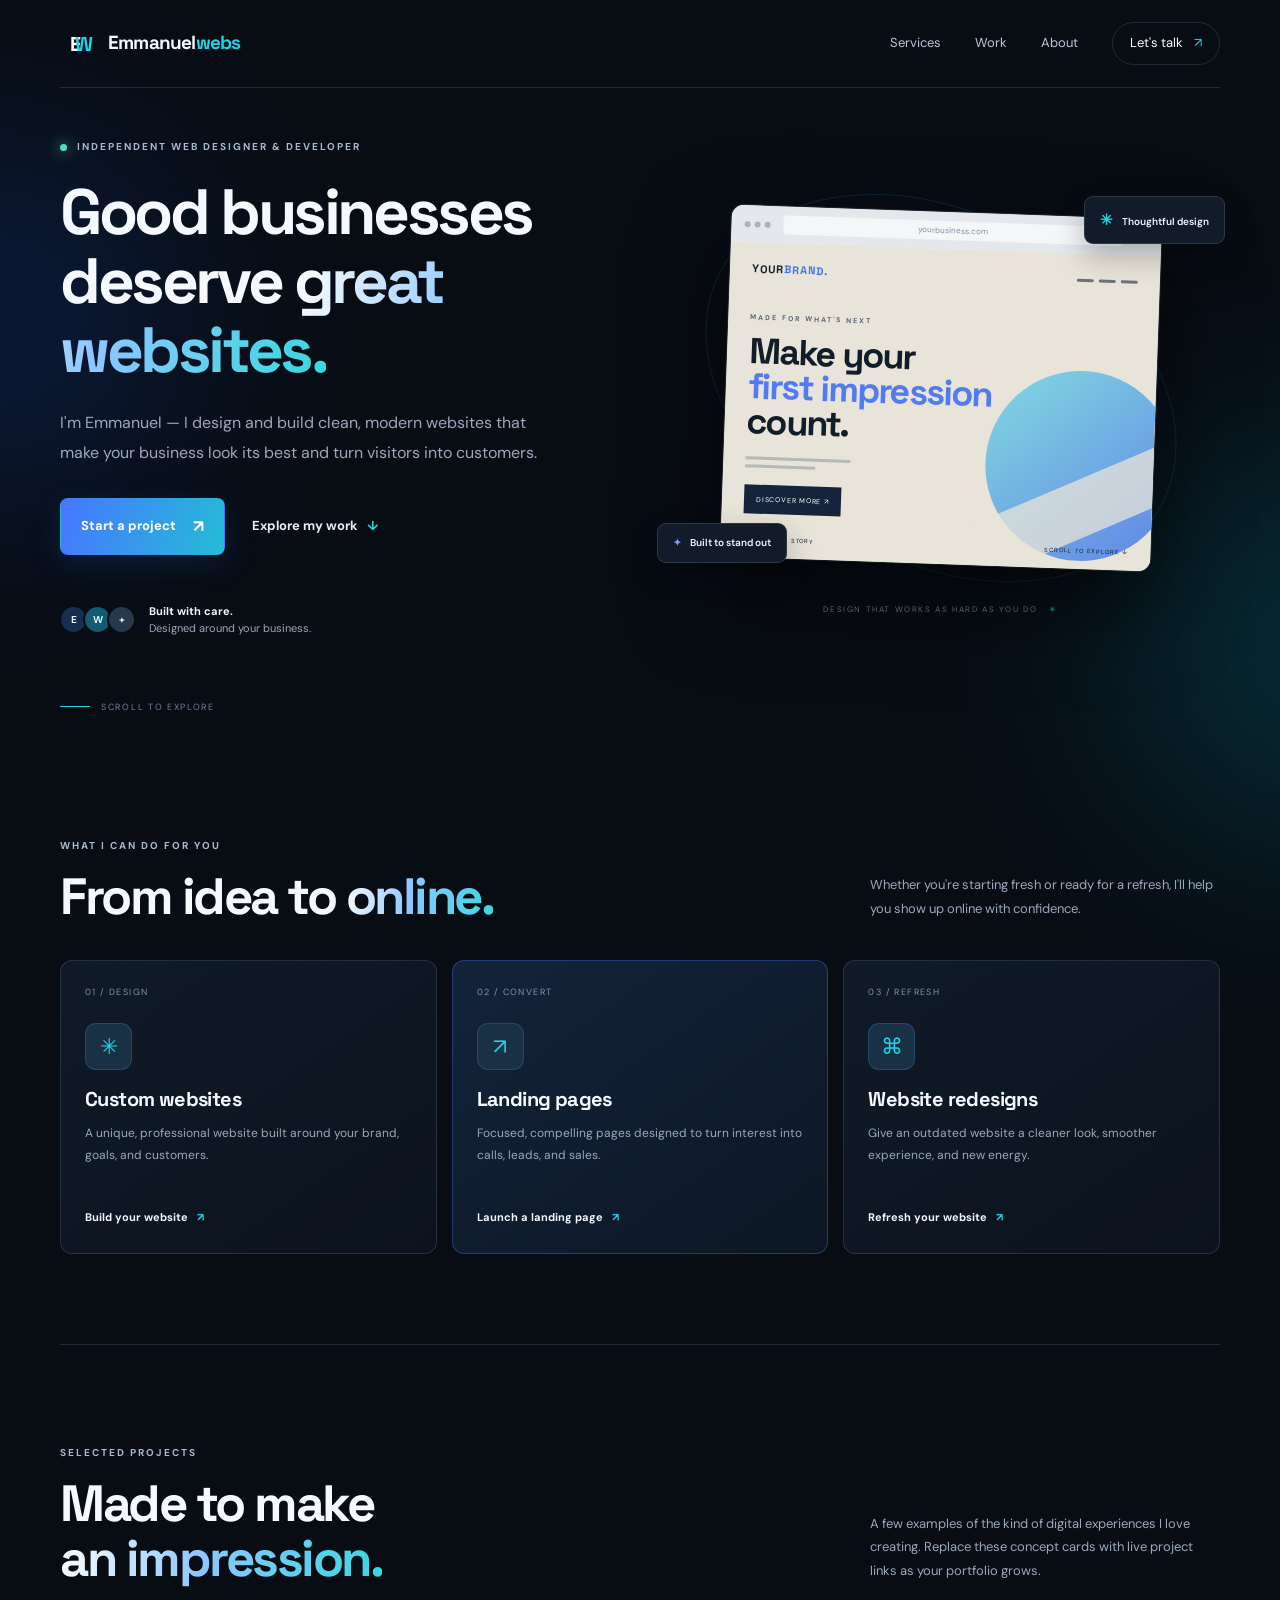
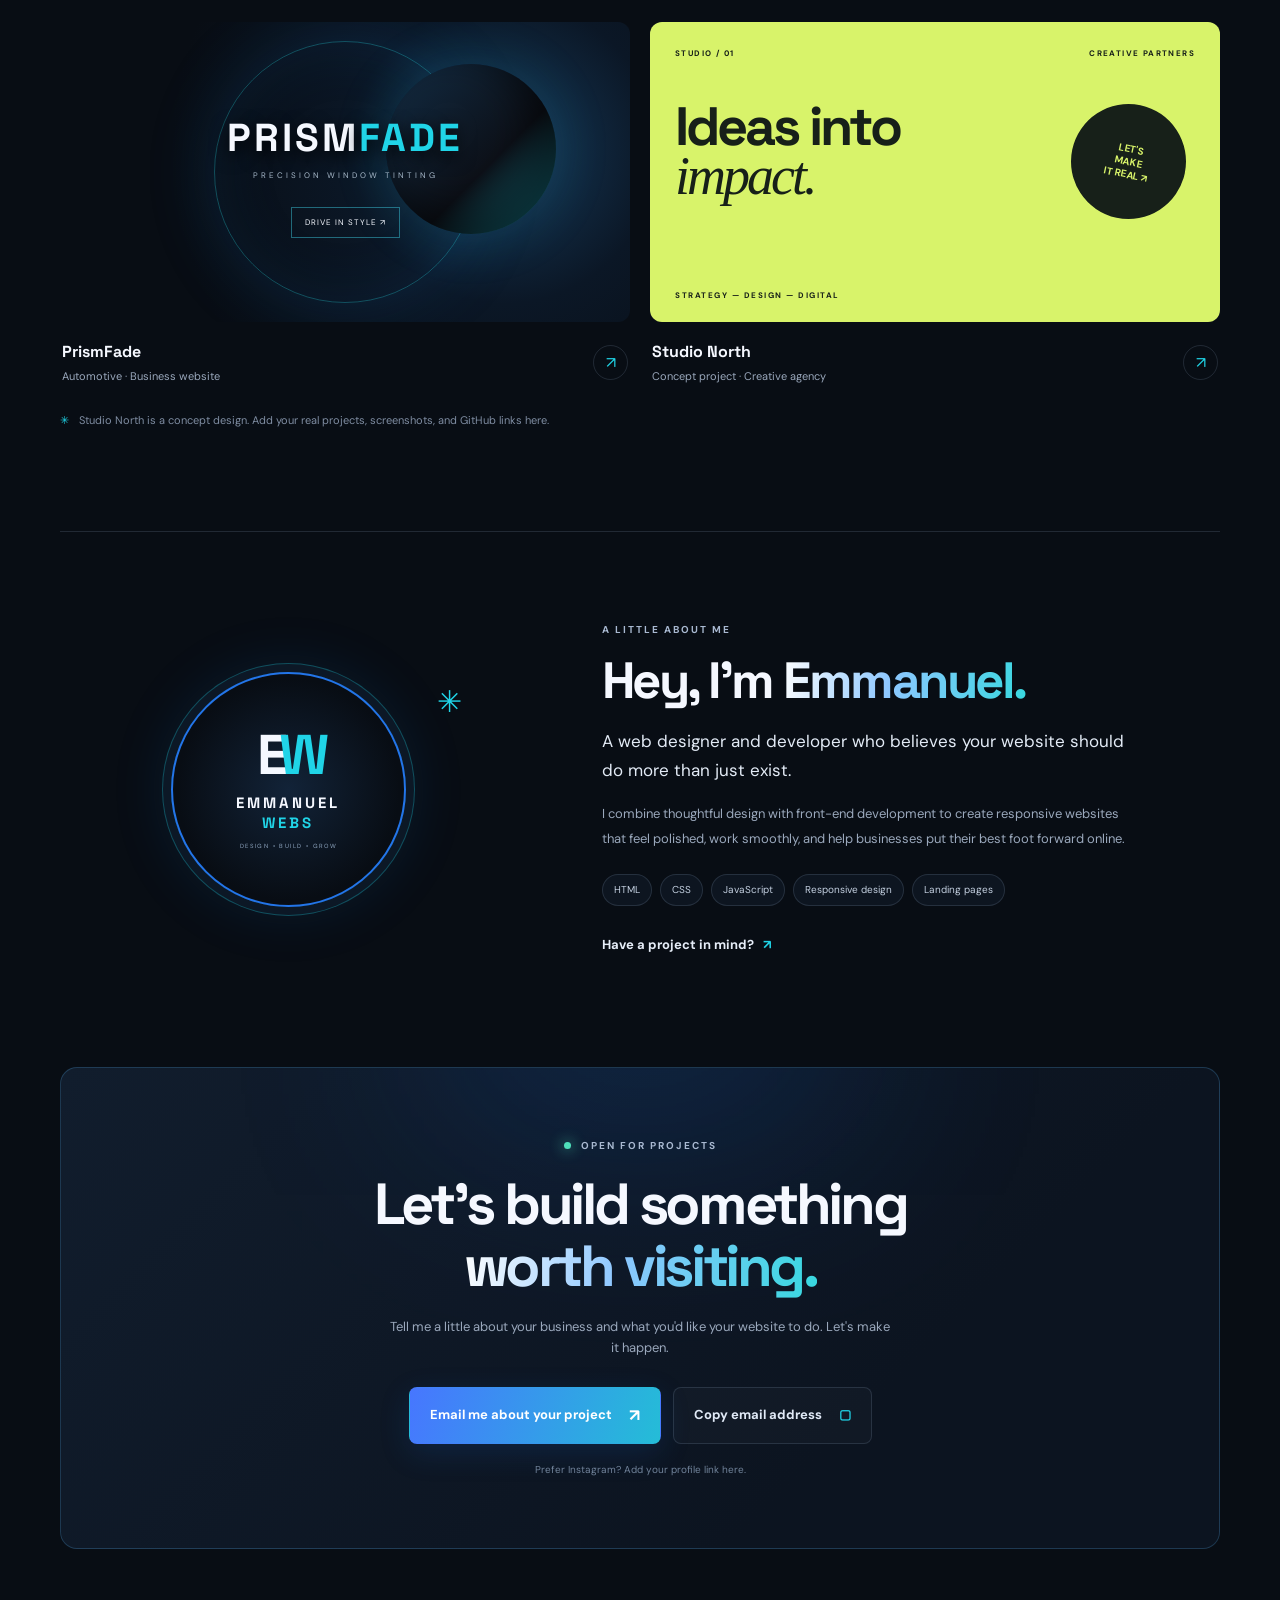
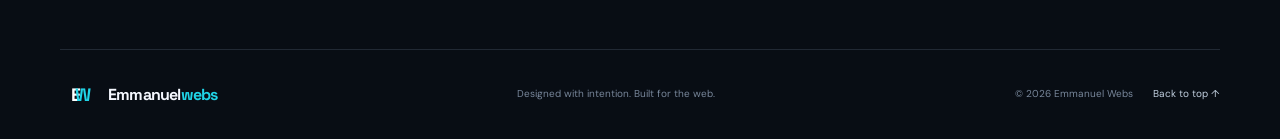
==== index.html @ 05e8d4c6 "Payment Links" ====
<!DOCTYPE html>
<html lang="en">
<head>
  <meta charset="UTF-8" />
  <meta name="viewport" content="width=device-width, initial-scale=1.0" />
  <meta name="description" content="Emmanuel Webs builds modern websites, landing pages, and redesigns that help businesses stand out." />
  <title>Emmanuel Webs | Websites That Stand Out</title>
  <link rel="preconnect" href="https://fonts.googleapis.com">
  <link rel="preconnect" href="https://fonts.gstatic.com" crossorigin>
  <link href="https://fonts.googleapis.com/css2?family=DM+Sans:wght@400;500;600;700&family=Space+Grotesk:wght@400;500;600;700&display=swap" rel="stylesheet">
  <link rel="stylesheet" href="styles.css" />
</head>

<body>
  <div class="ambient ambient-one"></div>
  <div class="ambient ambient-two"></div>
  <header class="site-header">
    <a class="brand" href="#home" aria-label="Emmanuel Webs home">
      <span class="brand-mark"><span>E</span><span>W</span></span>
      <span class="brand-name">Emmanuel<span>webs</span></span>
    </a>
    <button class="menu-toggle" aria-label="Toggle navigation" aria-expanded="false">
      <span></span>
      <span></span>
    </button>
    <nav class="nav-links" id="navigation">
      <a href="#services">Services</a><a href="#work">Work</a><a href="#about">About</a>
      <a class="nav-cta" href="#contact">Let's talk <span>↗</span></a>
    </nav>
  </header>

  <main>
    <section class="hero section-wrap" id="home">
      <div class="hero-copy">
        <div class="eyebrow">
          <span class="status-dot"></span> INDEPENDENT WEB DESIGNER & DEVELOPER</div>
        <h1>Good businesses<br>deserve <span class="gradient-text">great websites.</span></h1>
        <p class="hero-lede">I'm Emmanuel — I design and build clean, modern websites that make your business look its best and turn visitors into customers.</p>
        <div class="hero-actions">
          <a class="button button-primary" href="#contact">Start a project <span>↗</span></a>
          <a class="text-link" href="#work">Explore my work <span>↓</span></a>
        </div>
        <div class="hero-proof">
          <div class="proof-avatars">
            <span>E</span><span>W</span><span>+</span></div><p><strong>Built with care.</strong><br>Designed around your business.</p></div>
      </div>
      <div class="hero-visual" aria-label="Decorative website preview">
        <div class="orbit orbit-a"></div><div class="orbit orbit-b"></div>
        <div class="floating-chip chip-top"><span class="chip-icon">✳</span> Thoughtful design</div>
        <div class="browser-card">
          <div class="browser-bar"><div class="browser-dots"><i></i><i></i><i></i></div><div class="browser-address">yourbusiness.com</div><span class="browser-menu">•••</span></div>
          <div class="mock-site">
            <div class="mock-nav"><div class="mock-logo">YOUR<span>BRAND.</span></div><div class="mock-nav-lines"><i></i><i></i><i></i></div></div>
            <div class="mock-content"><div class="mock-kicker">MADE FOR WHAT'S NEXT</div><div class="mock-headline">Make your<br><span>first impression</span><br>count.</div><div class="mock-line"></div><div class="mock-line short"></div><div class="mock-button">DISCOVER MORE ↗</div></div>
            <div class="mock-sun"></div><div class="mock-bottom"><span>01 — BRAND STORY</span><span>SCROLL TO EXPLORE ↓</span></div>
          </div>
        </div>
        <div class="floating-chip chip-bottom"><span class="sparkle">✦</span> Built to stand out</div>
        <div class="visual-caption">DESIGN THAT WORKS AS HARD AS YOU DO <span>✳</span></div>
      </div>
      <a class="scroll-cue" href="#services"><span></span> SCROLL TO EXPLORE</a>
    </section>

    <section class="services section-wrap" id="services">
      <div class="section-heading"><div><div class="eyebrow">WHAT I CAN DO FOR YOU</div><h2>From idea to <span class="gradient-text">online.</span></h2></div><p>Whether you're starting fresh or ready for a refresh, I'll help you show up online with confidence.</p></div>
      <div class="service-grid">
        <article class="service-card"><div class="service-number">01 / DESIGN</div><div class="service-icon">✳</div><h3>Custom websites</h3><p>A unique, professional website built around your brand, goals, and customers.</p><a href="#contact" class="card-link">Build your website <span>↗</span></a></article>
        <article class="service-card featured"><div class="service-number">02 / CONVERT</div><div class="service-icon">↗</div><h3>Landing pages</h3><p>Focused, compelling pages designed to turn interest into calls, leads, and sales.</p><a href="#contact" class="card-link">Launch a landing page <span>↗</span></a></article>
        <article class="service-card"><div class="service-number">03 / REFRESH</div><div class="service-icon">⌘</div><h3>Website redesigns</h3><p>Give an outdated website a cleaner look, smoother experience, and new energy.</p><a href="#contact" class="card-link">Refresh your website <span>↗</span></a></article>
      </div>
    </section>

    <section class="work section-wrap" id="work">
      <div class="section-heading"><div><div class="eyebrow">SELECTED PROJECTS</div><h2>Made to make<br><span class="gradient-text">an impression.</span></h2></div><p>A few examples of the kind of digital experiences I love creating. Replace these concept cards with live project links as your portfolio grows.</p></div>
      <div class="project-grid">
        <article class="project-card project-prism">
          <div class="project-art prism-art"><div class="prism-orb"></div><div class="prism-word">PRISM<span>FADE</span></div><div class="prism-sub">PRECISION WINDOW TINTING</div><div class="prism-cta">DRIVE IN STYLE ↗</div></div>
          <div class="project-meta"><div><h3>PrismFade</h3><p>Automotive · Business website</p></div><span class="project-arrow">↗</span></div>
        </article>
        <article class="project-card">
          <div class="project-art studio-art"><div class="studio-top">STUDIO / 01 <span>CREATIVE PARTNERS</span></div><div class="studio-title">Ideas into<br><em>impact.</em></div><div class="studio-circle">LET'S<br>MAKE<br>IT REAL ↗</div><div class="studio-bottom">STRATEGY — DESIGN — DIGITAL</div></div>
          <div class="project-meta"><div><h3>Studio North</h3><p>Concept project · Creative agency</p></div><span class="project-arrow">↗</span></div>
        </article>
      </div>
      <p class="portfolio-note"><span>✳</span> Studio North is a concept design. Add your real projects, screenshots, and GitHub links here.</p>
    </section>

    <section class="about section-wrap" id="about">
      <div class="about-mark"><div class="logo-ring"><div class="ew-logo">E<span>W</span></div><div class="logo-name">EMMANUEL<br><span>WEBS</span></div><div class="logo-tag">DESIGN • BUILD • GROW</div></div><span class="about-star">✳</span></div>
      <div class="about-copy"><div class="eyebrow">A LITTLE ABOUT ME</div><h2>Hey, I'm <span class="gradient-text">Emmanuel.</span></h2><p class="about-lede">A web designer and developer who believes your website should do more than just exist.</p><p>I combine thoughtful design with front-end development to create responsive websites that feel polished, work smoothly, and help businesses put their best foot forward online.</p><div class="skill-list"><span>HTML</span><span>CSS</span><span>JavaScript</span><span>Responsive design</span><span>Landing pages</span></div><a class="text-link" href="#contact">Have a project in mind? <span>↗</span></a></div>
    </section>

    <section class="contact section-wrap" id="contact">
      <div class="contact-panel"><div class="contact-glow"></div><div class="eyebrow"><span class="status-dot"></span> OPEN FOR PROJECTS</div><h2>Let's build something<br><span class="gradient-text">worth visiting.</span></h2><p>Tell me a little about your business and what you'd like your website to do. Let's make it happen.</p><div class="contact-actions"><a class="button button-primary" href="mailto:hello@Emmanuelwebs.com?subject=Website%20Project%20Inquiry">Email me about your project <span>↗</span></a><button class="button button-ghost" id="copy-email" data-email="hello@Emmanuelwebs.com">Copy email address <span>▢</span></button></div><p class="contact-hint" id="copy-status" aria-live="polite">Prefer Instagram? Add your profile link here.</p></div>
    </section>
  </main>

  <footer class="site-footer section-wrap"><a class="brand footer-brand" href="#home"><span class="brand-mark"><span>E</span><span>W</span></span><span class="brand-name">Emmanuel<span>webs</span></span></a><p>Designed with intention. Built for the web.</p><div class="footer-right"><span>© <span id="year"></span> Emmanuel Webs</span><a href="#home">Back to top ↑</a></div></footer>
  <script src="script.js"></script>
</body>
</html>
---- styles.css ----
:root {
  --bg: #080d14;
  --panel: #0e1622;
  --panel2: #111c2a;
  --text: #f5f8ff;
  --muted: #9aa8bc;
  --blue: #4d7cff;
  --cyan: #20d4e7;
  --line: rgba(175, 199, 230, .15);
  --font: 'DM Sans', sans-serif;
  --display: 'Space Grotesk', sans-serif;
}

* {
  box-sizing: border-box;
}

html {
  scroll-behavior: smooth;
  scroll-padding-top: 90px;
}

body {
  margin: 0;
  background: var(--bg);
  color: var(--text);
  font-family: var(--font);
  line-height: 1.6;
  overflow-x: hidden;
}

a {
  color: inherit;
  text-decoration: none;
}

button {
  font: inherit;
}

.ambient {
  position: absolute;
  pointer-events: none;
  filter: blur(100px);
  opacity: .16;
  border-radius: 50%;
  z-index: -1;
}

.ambient-one {
  width: 360px;
  height: 360px;
  background: #1d62ff;
  top: 140px;
  left: -180px;
}

.ambient-two {
  width: 400px;
  height: 400px;
  background: #00bcd4;
  top: 450px;
  right: -240px;
}

.section-wrap,
.site-header {
  width: min(1160px, calc(100% - 48px));
  margin-inline: auto;
}

.site-header {
  height: 88px;
  display: flex;
  align-items: center;
  justify-content: space-between;
  border-bottom: 1px solid var(--line);
  position: relative;
  z-index: 10;
}

.brand {
  display: flex;
  align-items: center;
  gap: 10px;
}

.brand-mark {
  height: 35px;
  width: 38px;
  display: flex;
  align-items: center;
  justify-content: center;
  font-family: var(--display);
  font-weight: 700;
  letter-spacing: -5px;
  font-size: 20px;
}

.brand-mark span:first-child {
  color: #fff;
}

.brand-mark span:last-child {
  color: var(--cyan);
  margin-left: -1px;
}

.brand-name {
  font-family: var(--display);
  font-size: 19px;
  font-weight: 700;
  letter-spacing: -.8px;
}

.brand-name span {
  color: var(--cyan);
}

.nav-links {
  display: flex;
  align-items: center;
  gap: 34px;
  font-size: 13px;
  color: #bdc7d7;
}

.nav-links > a:not(.nav-cta):hover,
.text-link:hover {
  color: var(--cyan);
}

.nav-cta {
  border: 1px solid var(--line);
  border-radius: 30px;
  padding: 10px 17px;
  color: #fff;
}

.nav-cta span {
  color: var(--cyan);
  margin-left: 8px;
}

.menu-toggle {
  display: none;
  background: none;
  border: 0;
  color: #fff;
}

.hero {
  min-height: 650px;
  display: grid;
  grid-template-columns: 1fr 1fr;
  align-items: center;
  gap: 42px;
  position: relative;
  padding-top: 40px;
  padding-bottom: 90px;
}

.eyebrow {
  font-size: 10px;
  letter-spacing: 2px;
  font-weight: 700;
  color: #a9b9d1;
  display: flex;
  align-items: center;
  gap: 10px;
}

.status-dot {
  display: inline-block;
  width: 7px;
  height: 7px;
  background: #4fe0bb;
  border-radius: 50%;
  box-shadow: 0 0 14px #4fe0bb;
}

.hero h1,
.section-heading h2,
.about h2,
.contact h2 {
  font-family: var(--display);
  font-size: clamp(42px, 5vw, 66px);
  line-height: 1.08;
  letter-spacing: -3.4px;
  margin: 23px 0;
}

.gradient-text {
  background: linear-gradient(100deg, #fff 0%, #8dc7ff 44%, #37d8df 100%);
  -webkit-background-clip: text;
  background-clip: text;
  color: transparent;
}

.hero-lede {
  max-width: 485px;
  color: var(--muted);
  font-size: 16px;
  line-height: 1.85;
}

.hero-actions {
  display: flex;
  align-items: center;
  gap: 27px;
  margin-top: 30px;
}

.button {
  display: inline-flex;
  align-items: center;
  justify-content: center;
  gap: 17px;
  padding: 14px 20px;
  border-radius: 8px;
  font-size: 13px;
  font-weight: 700;
  border: 1px solid transparent;
  cursor: pointer;
  transition: transform .2s, background .2s;
}

.button:hover {
  transform: translateY(-2px);
}

.button-primary {
  background: linear-gradient(110deg, #4776ff, #24bdd7);
  color: #fff;
  box-shadow: 0 9px 30px #1765cf2b;
}

.button-primary span {
  font-size: 17px;
}

.text-link {
  font-size: 13px;
  font-weight: 700;
  color: #e6edf8;
}

.text-link span {
  color: var(--cyan);
  margin-left: 6px;
}

.hero-proof {
  display: flex;
  align-items: center;
  gap: 13px;
  margin-top: 48px;
}

.proof-avatars {
  display: flex;
  padding-left: 4px;
}

.proof-avatars span {
  width: 29px;
  height: 29px;
  border: 2px solid var(--bg);
  border-radius: 50%;
  margin-left: -5px;
  background: #172e50;
  display: grid;
  place-items: center;
  font-size: 10px;
  font-weight: 700;
  color: #d9faff;
}

.proof-avatars span:nth-child(2) {
  background: #145a72;
}

.proof-avatars span:nth-child(3) {
  background: #27374c;
}

.hero-proof p {
  font-size: 11px;
  line-height: 1.55;
  color: var(--muted);
  margin: 0;
}

.hero-proof strong {
  color: #f5f8ff;
}

.hero-visual {
  height: 455px;
  position: relative;
  display: flex;
  align-items: center;
  justify-content: center;
}

.orbit {
  position: absolute;
  border: 1px solid rgba(75, 175, 255, .14);
  border-radius: 50%;
  transform: rotate(-25deg);
}

.orbit-a {
  width: 420px;
  height: 280px;
}

.orbit-b {
  width: 500px;
  height: 350px;
  transform: rotate(28deg);
}

.browser-card {
  width: min(430px, 100%);
  background: #f1f4f5;
  border-radius: 12px;
  overflow: hidden;
  box-shadow: 0 35px 90px #0009, 0 0 0 1px #b5c5d733;
  transform: rotate(2deg);
  position: relative;
  z-index: 1;
}

.browser-bar {
  height: 37px;
  background: #e4e8ec;
  display: flex;
  align-items: center;
  gap: 13px;
  padding: 0 13px;
  color: #8290a0;
}

.browser-dots {
  display: flex;
  gap: 4px;
}

.browser-dots i {
  width: 6px;
  height: 6px;
  border-radius: 50%;
  background: #a9b3be;
}

.browser-address {
  background: #f4f6f8;
  border-radius: 4px;
  flex: 1;
  text-align: center;
  font-size: 8px;
  padding: 3px;
}

.browser-menu {
  font-size: 11px;
}

.mock-site {
  height: 315px;
  background: #e8e4d9;
  color: #111d29;
  position: relative;
  overflow: hidden;
  padding: 18px 22px;
}

.mock-nav {
  display: flex;
  justify-content: space-between;
  align-items: center;
  position: relative;
  z-index: 2;
}

.mock-logo {
  font-family: var(--display);
  font-size: 11px;
  font-weight: 700;
  letter-spacing: 1px;
}

.mock-logo span {
  color: #4676e8;
}

.mock-nav-lines {
  display: flex;
  gap: 5px;
}

.mock-nav-lines i {
  height: 3px;
  width: 17px;
  background: #6b737a;
  border-radius: 3px;
}

.mock-content {
  position: relative;
  z-index: 2;
  margin-top: 33px;
}

.mock-kicker {
  font-size: 7px;
  letter-spacing: 2px;
  font-weight: 700;
  color: #586575;
}

.mock-headline {
  font-family: var(--display);
  font-weight: 700;
  font-size: 36px;
  line-height: .98;
  letter-spacing: -1.8px;
  margin-top: 12px;
}

.mock-headline span {
  color: #527bf1;
}

.mock-line {
  height: 3px;
  width: 105px;
  background: #b5b9b7;
  margin-top: 16px;
}

.mock-line.short {
  width: 70px;
  margin-top: 5px;
}

.mock-button {
  display: inline-block;
  margin-top: 17px;
  background: #15243b;
  color: #fff;
  padding: 9px 12px;
  font-size: 7px;
  letter-spacing: .8px;
}

.mock-sun {
  position: absolute;
  width: 190px;
  height: 190px;
  border-radius: 50%;
  background: linear-gradient(140deg, #78d9e0, #5078e8);
  right: -22px;
  bottom: 8px;
  opacity: .9;
}

.mock-sun:after {
  content: '';
  position: absolute;
  left: -20px;
  right: -20px;
  bottom: 24px;
  height: 55px;
  background: #e8e4d9;
  transform: rotate(-25deg);
  opacity: .75;
}

.mock-bottom {
  position: absolute;
  bottom: 12px;
  left: 22px;
  right: 22px;
  display: flex;
  justify-content: space-between;
  font-size: 6px;
  letter-spacing: 1px;
  z-index: 3;
}

.floating-chip {
  position: absolute;
  background: #111b29;
  border: 1px solid #ffffff20;
  border-radius: 9px;
  padding: 11px 15px;
  font-size: 10px;
  font-weight: 600;
  box-shadow: 0 12px 30px #0004;
  z-index: 3;
}

.chip-top {
  top: 35px;
  right: -5px;
}

.chip-icon {
  color: var(--cyan);
  font-size: 15px;
  margin-right: 7px;
}

.chip-bottom {
  bottom: 53px;
  left: -4px;
}

.sparkle {
  color: #7a9cff;
  margin-right: 7px;
}

.visual-caption {
  position: absolute;
  bottom: 0;
  font-size: 8px;
  letter-spacing: 1.6px;
  color: #708096;
}

.visual-caption span {
  color: var(--cyan);
  margin-left: 8px;
}

.scroll-cue {
  position: absolute;
  bottom: 24px;
  left: 0;
  font-size: 9px;
  letter-spacing: 1.7px;
  color: #718098;
  display: flex;
  align-items: center;
  gap: 11px;
}

.scroll-cue span {
  width: 30px;
  height: 1px;
  background: var(--cyan);
}

.services,
.work {
  padding-top: 100px;
  padding-bottom: 90px;
}

.section-heading {
  display: flex;
  justify-content: space-between;
  align-items: end;
  gap: 30px;
  margin-bottom: 36px;
}

.section-heading h2,
.about h2 {
  font-size: clamp(37px, 4vw, 51px);
  letter-spacing: -2.5px;
  margin: 15px 0 0;
}

.section-heading > p {
  max-width: 350px;
  color: var(--muted);
  font-size: 13px;
  line-height: 1.8;
  margin: 0 0 4px;
}

.service-grid {
  display: grid;
  grid-template-columns: repeat(3, 1fr);
  gap: 15px;
}

.service-card {
  background: linear-gradient(145deg, #101a28, #0c131e);
  border: 1px solid var(--line);
  border-radius: 12px;
  padding: 24px;
  min-height: 270px;
  transition: transform .2s, border-color .2s;
}

.service-card:hover {
  transform: translateY(-5px);
  border-color: #4b9dce77;
}

.service-card.featured {
  background: linear-gradient(145deg, #13233a, #0d1725);
  border-color: #4d7cff55;
}

.service-number {
  font-size: 9px;
  letter-spacing: 1.4px;
  color: #8293ab;
}

.service-icon {
  height: 47px;
  width: 47px;
  display: grid;
  place-items: center;
  margin: 24px 0 13px;
  border: 1px solid #3c81b94d;
  border-radius: 11px;
  color: var(--cyan);
  font-size: 22px;
  background: #1a3044;
}

.service-card h3 {
  font-family: var(--display);
  font-size: 20px;
  letter-spacing: -.6px;
  margin: 0 0 8px;
}

.service-card p {
  font-size: 12px;
  color: var(--muted);
  line-height: 1.8;
  min-height: 60px;
  margin: 0 0 20px;
}

.card-link {
  font-size: 11px;
  font-weight: 700;
}

.card-link span {
  color: var(--cyan);
  margin-left: 6px;
}

.work {
  border-top: 1px solid var(--line);
}

.project-grid {
  display: grid;
  grid-template-columns: 1fr 1fr;
  gap: 20px;
}

.project-card {
  min-width: 0;
}

.project-art {
  height: 300px;
  border-radius: 12px;
  position: relative;
  overflow: hidden;
}

.prism-art {
  background: radial-gradient(circle at 78% 43%, #163a5a 0, #0b1726 32%, #080d14 70%);
  display: flex;
  flex-direction: column;
  align-items: center;
  justify-content: center;
}

.prism-art:before {
  content: '';
  position: absolute;
  width: 260px;
  height: 260px;
  border: 1px solid #25cce255;
  border-radius: 50%;
  box-shadow: 0 0 70px #126bb333, inset 0 0 60px #1464a222;
}

.prism-orb {
  position: absolute;
  width: 170px;
  height: 170px;
  border-radius: 50%;
  background: linear-gradient(135deg, #132d45, #0d1119 60%, #1b9fb2);
  box-shadow: inset -22px -20px 45px #0009, 0 0 60px #13cde622;
  right: 13%;
  top: 14%;
}

.prism-word {
  position: relative;
  z-index: 2;
  font-family: var(--display);
  font-size: 39px;
  font-weight: 700;
  letter-spacing: 3px;
  text-shadow: 0 5px 18px #000;
}

.prism-word span {
  color: var(--cyan);
}

.prism-sub {
  position: relative;
  z-index: 2;
  letter-spacing: 3px;
  font-size: 8px;
  color: #a7b8c9;
}

.prism-cta {
  position: relative;
  z-index: 2;
  border: 1px solid #3ccce277;
  padding: 8px 13px;
  font-size: 8px;
  letter-spacing: 1px;
  margin-top: 25px;
}

.studio-art {
  background: #d8f36a;
  color: #172019;
  padding: 25px;
}

.studio-top {
  display: flex;
  justify-content: space-between;
  font-size: 8px;
  letter-spacing: 1.4px;
  font-weight: 700;
}

.studio-title {
  font-family: var(--display);
  font-size: 54px;
  line-height: .9;
  font-weight: 700;
  letter-spacing: -3px;
  margin-top: 43px;
  position: relative;
  z-index: 2;
}

.studio-title em {
  font-family: Georgia, serif;
  font-weight: 400;
}

.studio-circle {
  position: absolute;
  right: 34px;
  top: 82px;
  width: 115px;
  height: 115px;
  border-radius: 50%;
  background: #172019;
  color: #d8f36a;
  display: grid;
  place-content: center;
  text-align: center;
  font-size: 10px;
  line-height: 1.3;
  font-weight: 700;
  transform: rotate(12deg);
}

.studio-bottom {
  position: absolute;
  bottom: 20px;
  font-size: 8px;
  letter-spacing: 1.5px;
  font-weight: 700;
}

.project-meta {
  display: flex;
  align-items: center;
  justify-content: space-between;
  padding: 17px 2px;
}

.project-meta h3 {
  font-family: var(--display);
  font-size: 16px;
  margin: 0 0 3px;
}

.project-meta p {
  font-size: 11px;
  color: var(--muted);
  margin: 0;
}

.project-arrow {
  width: 35px;
  height: 35px;
  border: 1px solid var(--line);
  border-radius: 50%;
  display: grid;
  place-items: center;
  color: var(--cyan);
}

.portfolio-note {
  font-size: 11px;
  color: #7f8da2;
  margin-top: 10px;
}

.portfolio-note span {
  color: var(--cyan);
  margin-right: 7px;
}

.about {
  display: grid;
  grid-template-columns: .85fr 1.15fr;
  gap: 85px;
  align-items: center;
  padding-top: 90px;
  padding-bottom: 110px;
  border-top: 1px solid var(--line);
}

.about-mark {
  display: flex;
  align-items: center;
  justify-content: center;
  position: relative;
  min-height: 300px;
}

.logo-ring {
  width: 235px;
  height: 235px;
  border-radius: 50%;
  border: 2px solid #2375e9;
  box-shadow: 0 0 0 8px #0c1826, 0 0 0 9px #21c9dc55, 0 0 60px #1264b833;
  display: flex;
  flex-direction: column;
  align-items: center;
  justify-content: center;
  background: radial-gradient(circle, #122338, #080d14 68%);
}

.ew-logo {
  font-family: var(--display);
  font-weight: 700;
  font-size: 56px;
  letter-spacing: -9px;
  line-height: 1;
}

.ew-logo span {
  color: var(--cyan);
}

.logo-name {
  font-family: var(--display);
  font-weight: 700;
  letter-spacing: 3px;
  font-size: 15px;
  text-align: center;
  line-height: 1.3;
  margin-top: 10px;
}

.logo-name span {
  color: var(--cyan);
}

.logo-tag {
  font-size: 6px;
  letter-spacing: 1.4px;
  color: #8fa6c0;
  margin-top: 10px;
}

.about-star {
  position: absolute;
  right: 12%;
  top: 13%;
  font-size: 30px;
  color: var(--cyan);
}

.about-copy h2 {
  margin-bottom: 19px;
}

.about-copy > p {
  color: var(--muted);
  font-size: 13px;
  line-height: 1.9;
  max-width: 530px;
}

.about-copy .about-lede {
  font-size: 17px;
  color: #e3ebf6;
  line-height: 1.7;
}

.skill-list {
  display: flex;
  gap: 8px;
  flex-wrap: wrap;
  margin: 23px 0 25px;
}

.skill-list span {
  border: 1px solid var(--line);
  border-radius: 30px;
  padding: 7px 11px;
  font-size: 10px;
  color: #c4d0e0;
  background: #0d1520;
}

.contact {
  padding-bottom: 100px;
}

.contact-panel {
  position: relative;
  overflow: hidden;
  text-align: center;
  border: 1px solid #4b9ad044;
  border-radius: 17px;
  padding: 70px 24px;
  background: linear-gradient(135deg, #111d2d, #0c1420 70%);
}

.contact-glow {
  position: absolute;
  width: 420px;
  height: 220px;
  background: #1668d9;
  filter: blur(110px);
  opacity: .19;
  top: -150px;
  left: calc(50% - 210px);
}

.contact-panel > *:not(.contact-glow) {
  position: relative;
}

.contact-panel .eyebrow {
  justify-content: center;
}

.contact h2 {
  font-size: clamp(39px, 5vw, 58px);
  margin: 19px 0;
}

.contact-panel > p {
  color: var(--muted);
  font-size: 13px;
  max-width: 500px;
  margin: 0 auto;
}

.contact-actions {
  display: flex;
  justify-content: center;
  gap: 12px;
  flex-wrap: wrap;
  margin-top: 28px;
}

.button-ghost {
  background: #ffffff06;
  border-color: var(--line);
  color: #e1eaf7;
}

.button-ghost span {
  color: var(--cyan);
}

.contact-panel .contact-hint {
  font-size: 10px;
  margin-top: 18px;
  color: #71839a;
}

.site-footer {
  min-height: 90px;
  border-top: 1px solid var(--line);
  display: flex;
  align-items: center;
  justify-content: space-between;
  gap: 20px;
  padding-top: 15px;
  padding-bottom: 15px;
}

.footer-brand .brand-mark {
  transform: scale(.9);
}

.footer-brand .brand-name {
  font-size: 16px;
}

.site-footer > p,
.footer-right {
  font-size: 10px;
  color: #78879b;
}

.footer-right {
  display: flex;
  gap: 20px;
}

.footer-right a {
  color: #c2d0e0;
}

.footer-right a:hover {
  color: var(--cyan);
}

@media (min-width: 1400px) {
  .hero {
    min-height: 720px;
  }
}

@media (max-width: 800px) {
  .hero {
    grid-template-columns: 1fr;
    gap: 10px;
    padding-top: 70px;
    padding-bottom: 75px;
  }

  .hero-copy {
    max-width: 650px;
  }

  .hero-visual {
    height: 390px;
    margin-top: 5px;
  }

  .scroll-cue {
    bottom: 15px;
  }

  .section-heading {
    align-items: start;
    flex-direction: column;
    gap: 15px;
  }

  .section-heading > p {
    max-width: 550px;
  }

  .about {
    gap: 35px;
  }

  .logo-ring {
    width: 200px;
    height: 200px;
  }

  .service-card {
    padding: 18px;
  }

  .service-card p {
    min-height: 85px;
  }
}

@media (max-width: 600px) {
  .section-wrap,
  .site-header {
    width: calc(100% - 34px);
  }

  .site-header {
    height: 72px;
  }

  .menu-toggle {
    display: flex;
    flex-direction: column;
    gap: 5px;
    padding: 8px;
  }

  .menu-toggle span {
    display: block;
    width: 23px;
    height: 2px;
    background: #fff;
  }

  .nav-links {
    display: none;
    position: absolute;
    top: 71px;
    left: 0;
    right: 0;
    background: #0d1622;
    border: 1px solid var(--line);
    border-radius: 10px;
    padding: 18px;
    flex-direction: column;
    align-items: stretch;
    gap: 16px;
  }

  .nav-links.open {
    display: flex;
  }

  .nav-cta {
    text-align: center;
  }

  .hero {
    padding-top: 60px;
    min-height: auto;
  }

  .hero h1 {
    font-size: 44px;
    letter-spacing: -2.6px;
  }

  .hero-lede {
    font-size: 14px;
  }

  .hero-actions {
    align-items: flex-start;
    flex-direction: column;
    gap: 18px;
  }

  .hero-proof {
    margin-top: 32px;
  }

  .hero-visual {
    height: 330px;
    margin-inline: -8px;
  }

  .browser-card {
    width: 91%;
  }

  .mock-site {
    height: 260px;
  }

  .mock-headline {
    font-size: 29px;
  }

  .mock-content {
    margin-top: 25px;
  }

  .mock-sun {
    width: 145px;
    height: 145px;
  }

  .orbit-a {
    width: 320px;
    height: 220px;
  }

  .orbit-b {
    width: 360px;
    height: 270px;
  }

  .chip-top {
    right: 0;
    top: 10px;
  }

  .chip-bottom {
    left: 0;
    bottom: 35px;
  }

  .visual-caption {
    font-size: 6px;
    letter-spacing: 1px;
  }

  .services,
  .work {
    padding-top: 65px;
    padding-bottom: 65px;
  }

  .section-heading h2,
  .about h2 {
    font-size: 39px;
    letter-spacing: -2px;
  }

  .service-grid {
    grid-template-columns: 1fr;
  }

  .service-card {
    min-height: auto;
    padding: 22px;
  }

  .service-card p {
    min-height: 0;
  }

  .service-icon {
    margin-top: 18px;
  }

  .project-grid {
    grid-template-columns: 1fr;
    gap: 10px;
  }

  .project-art {
    height: 260px;
  }

  .studio-title {
    font-size: 47px;
  }

  .about {
    grid-template-columns: 1fr;
    gap: 20px;
    padding-top: 65px;
    padding-bottom: 70px;
  }

  .about-mark {
    min-height: 240px;
  }

  .logo-ring {
    width: 190px;
    height: 190px;
  }

  .about-star {
    right: 18%;
    top: 8%;
  }

  .contact {
    padding-bottom: 65px;
  }

  .contact-panel {
    padding: 50px 18px;
  }

  .contact h2 {
    font-size: 40px;
    letter-spacing: -2px;
  }

  .contact-actions {
    flex-direction: column;
    align-items: stretch;
  }

  .site-footer {
    flex-wrap: wrap;
    padding: 22px 0;
  }

  .site-footer > p {
    order: 3;
    width: 100%;
    margin: 0;
  }

  .footer-right {
    margin-left: auto;
    gap: 12px;
  }

  .footer-right span {
    display: none;
  }
}

@media (prefers-reduced-motion: reduce) {
  html {
    scroll-behavior: auto;
  }

  *,
  *:before,
  *:after {
    transition: none !important;
  }
}
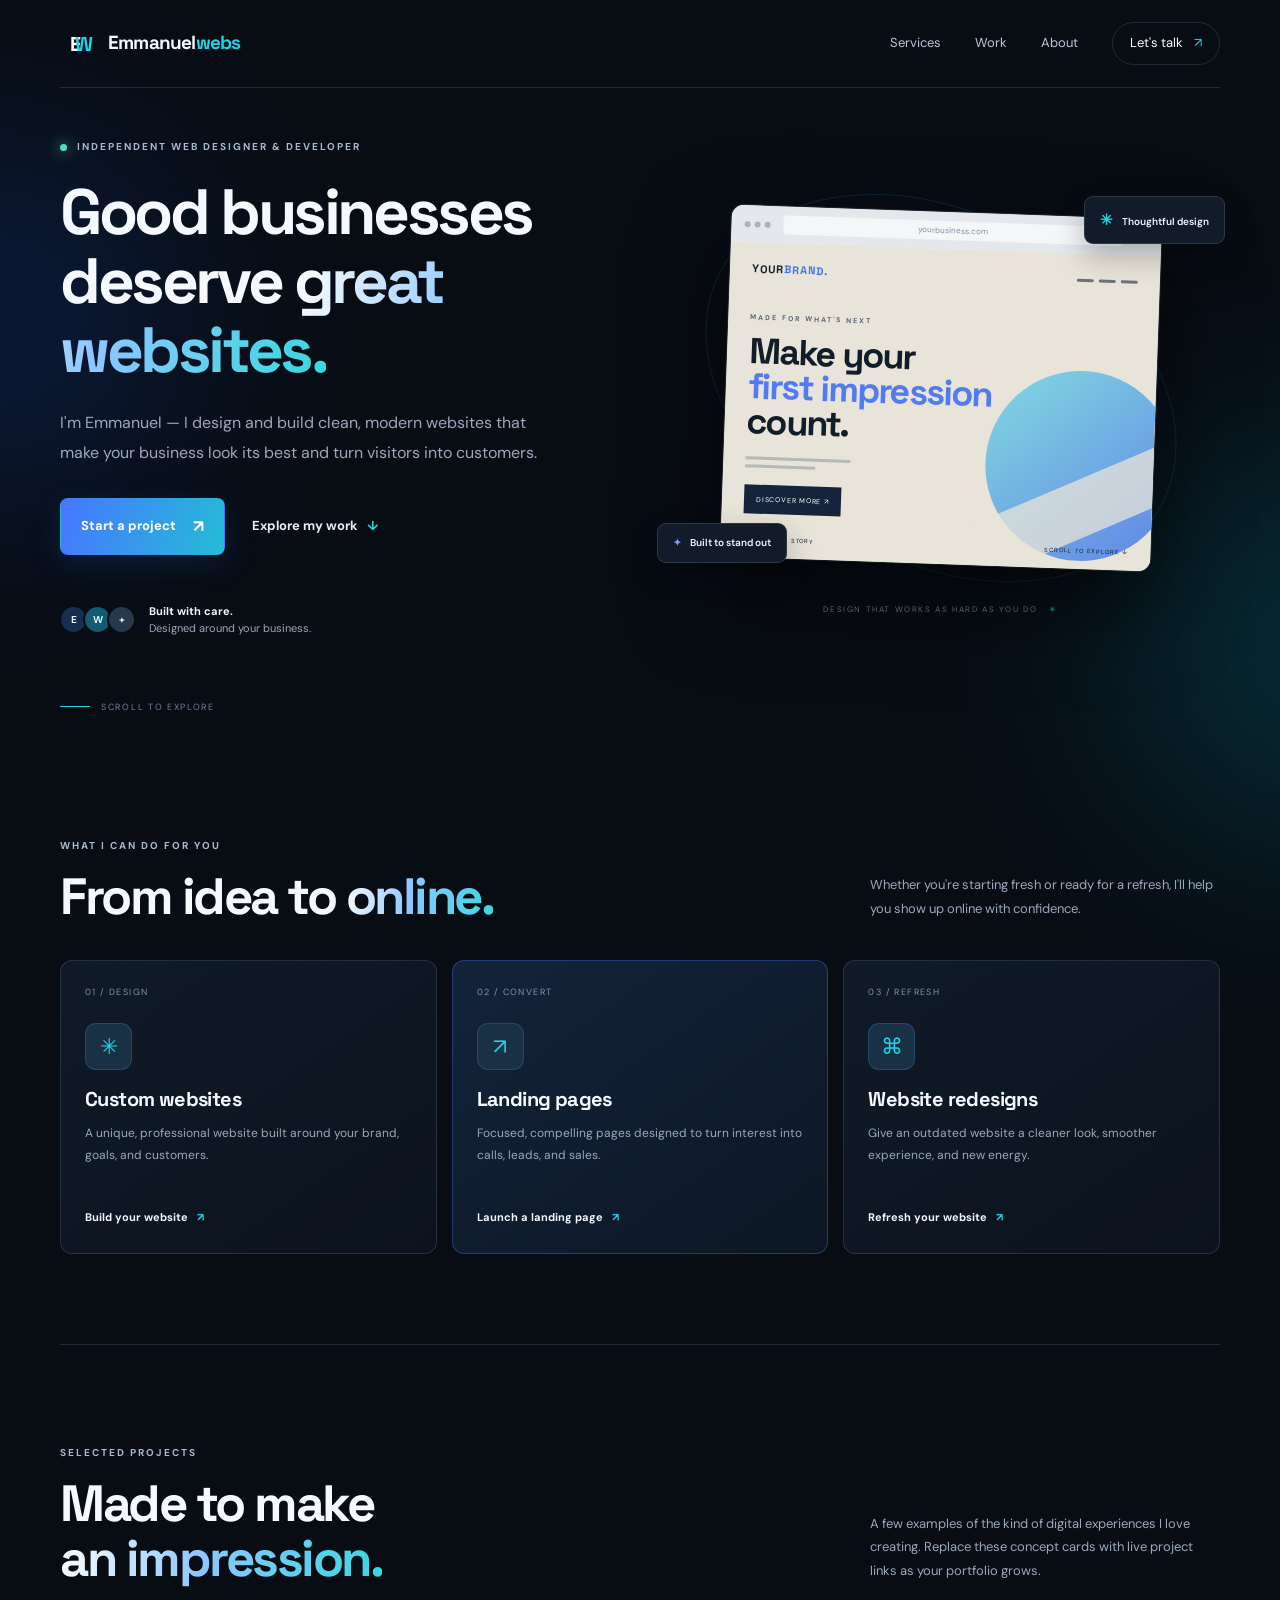
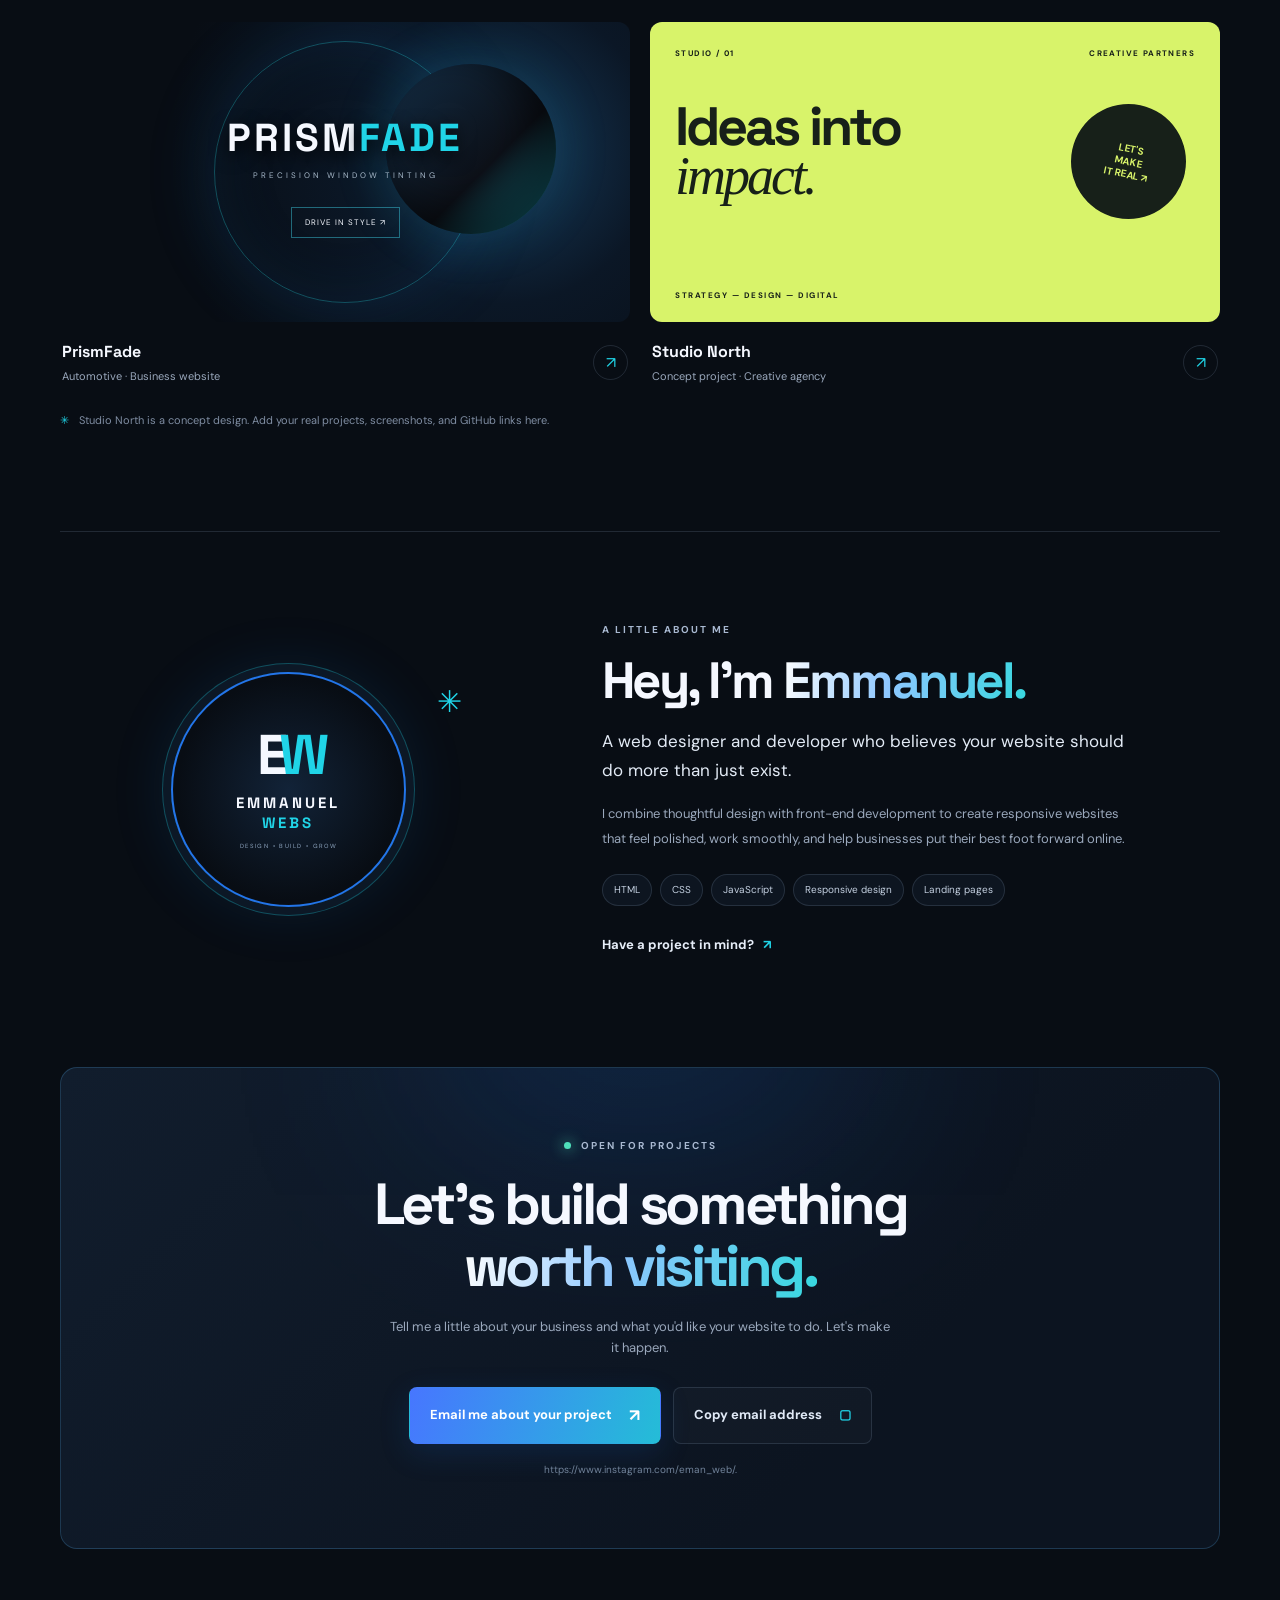
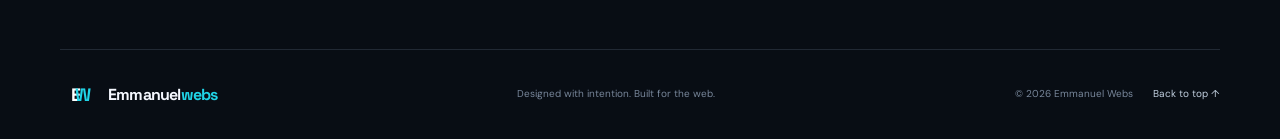
==== commit ee58c07d: "Correction" ====
--- a/index.html
+++ b/index.html
@@ -91,7 +91,7 @@
     </section>
 
     <section class="contact section-wrap" id="contact">
-      <div class="contact-panel"><div class="contact-glow"></div><div class="eyebrow"><span class="status-dot"></span> OPEN FOR PROJECTS</div><h2>Let's build something<br><span class="gradient-text">worth visiting.</span></h2><p>Tell me a little about your business and what you'd like your website to do. Let's make it happen.</p><div class="contact-actions"><a class="button button-primary" href="mailto:hello@Emmanuelwebs.com?subject=Website%20Project%20Inquiry">Email me about your project <span>↗</span></a><button class="button button-ghost" id="copy-email" data-email="hello@Emmanuelwebs.com">Copy email address <span>▢</span></button></div><p class="contact-hint" id="copy-status" aria-live="polite">Prefer Instagram? Add your profile link here.</p></div>
+      <div class="contact-panel"><div class="contact-glow"></div><div class="eyebrow"><span class="status-dot"></span> OPEN FOR PROJECTS</div><h2>Let's build something<br><span class="gradient-text">worth visiting.</span></h2><p>Tell me a little about your business and what you'd like your website to do. Let's make it happen.</p><div class="contact-actions"><a class="button button-primary" href="mailto:hello@Emmanuelwebs.com?subject=Website%20Project%20Inquiry">Email me about your project <span>↗</span></a><button class="button button-ghost" id="copy-email" data-email="hello@Emmanuelwebs.com">Copy email address <span>▢</span></button></div><p class="contact-hint" id="copy-status" aria-live="polite">https://www.instagram.com/eman_web/.</p></div>
     </section>
   </main>
 
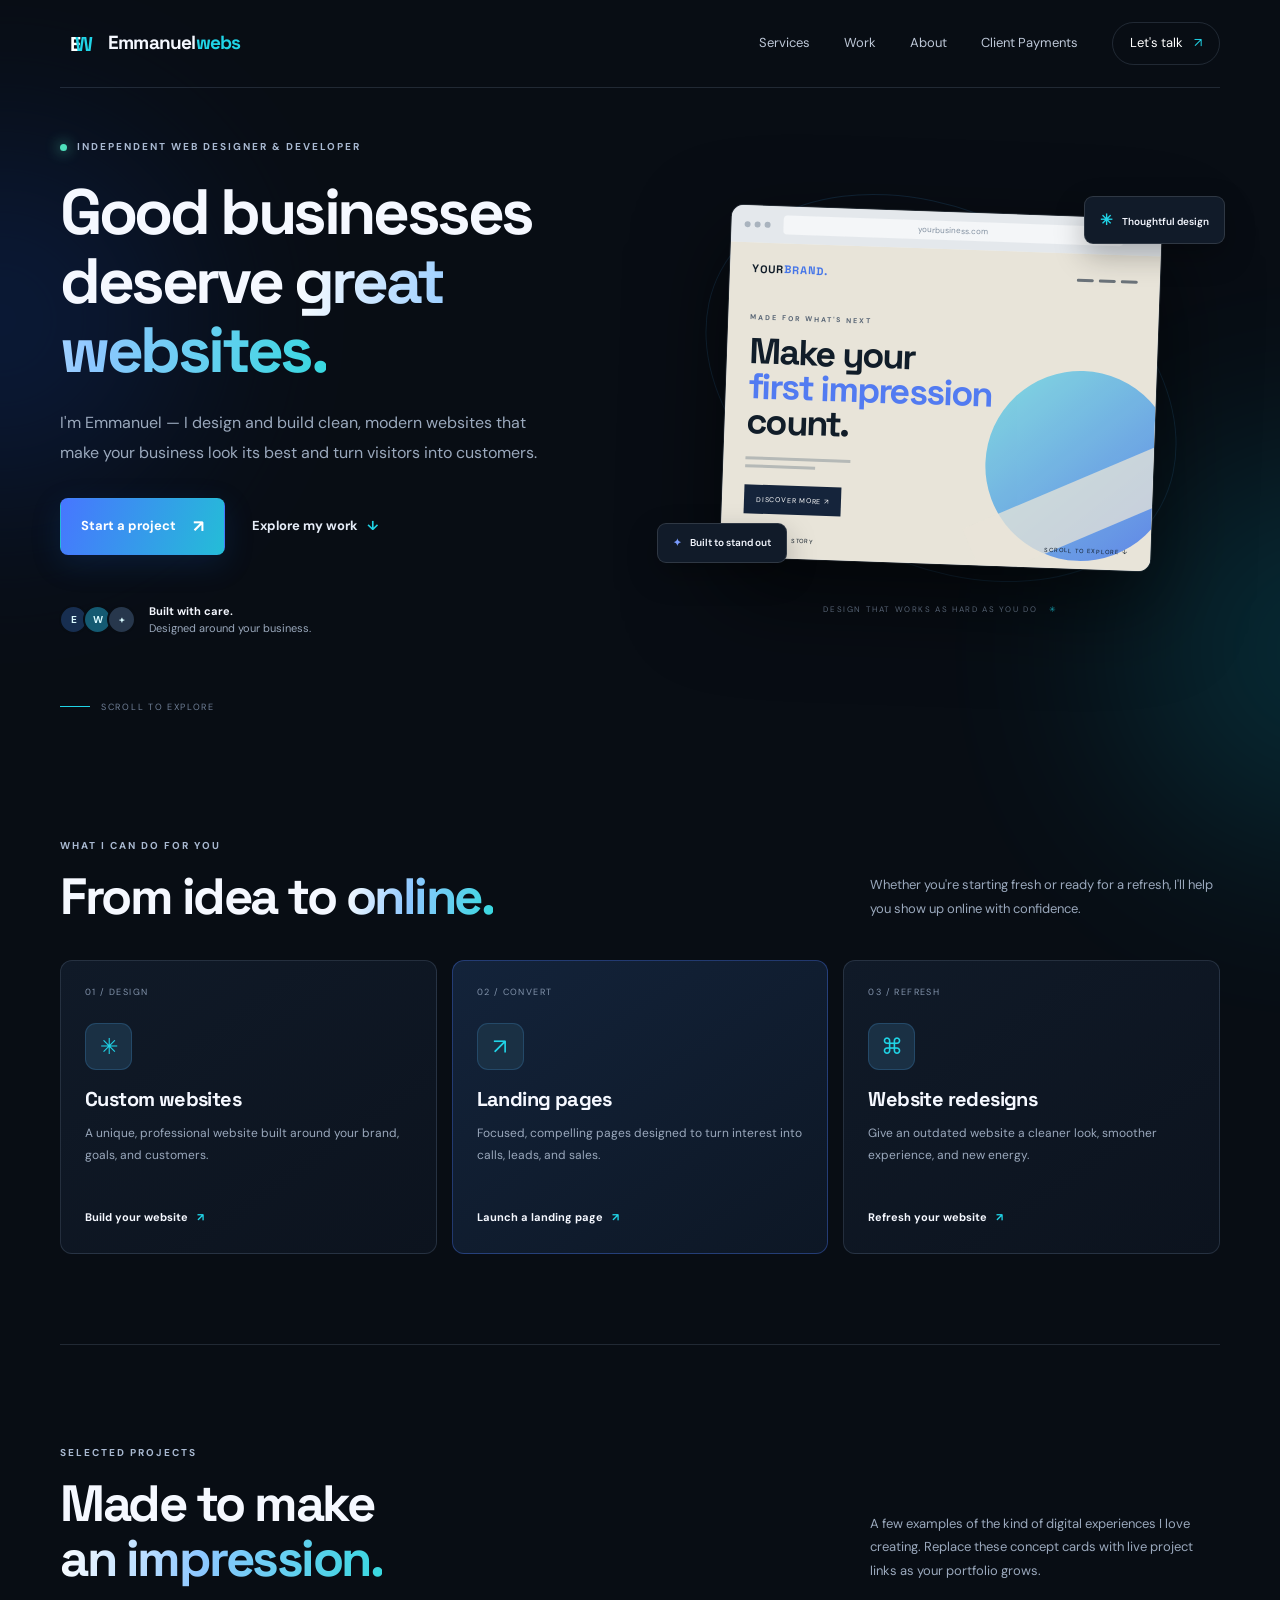
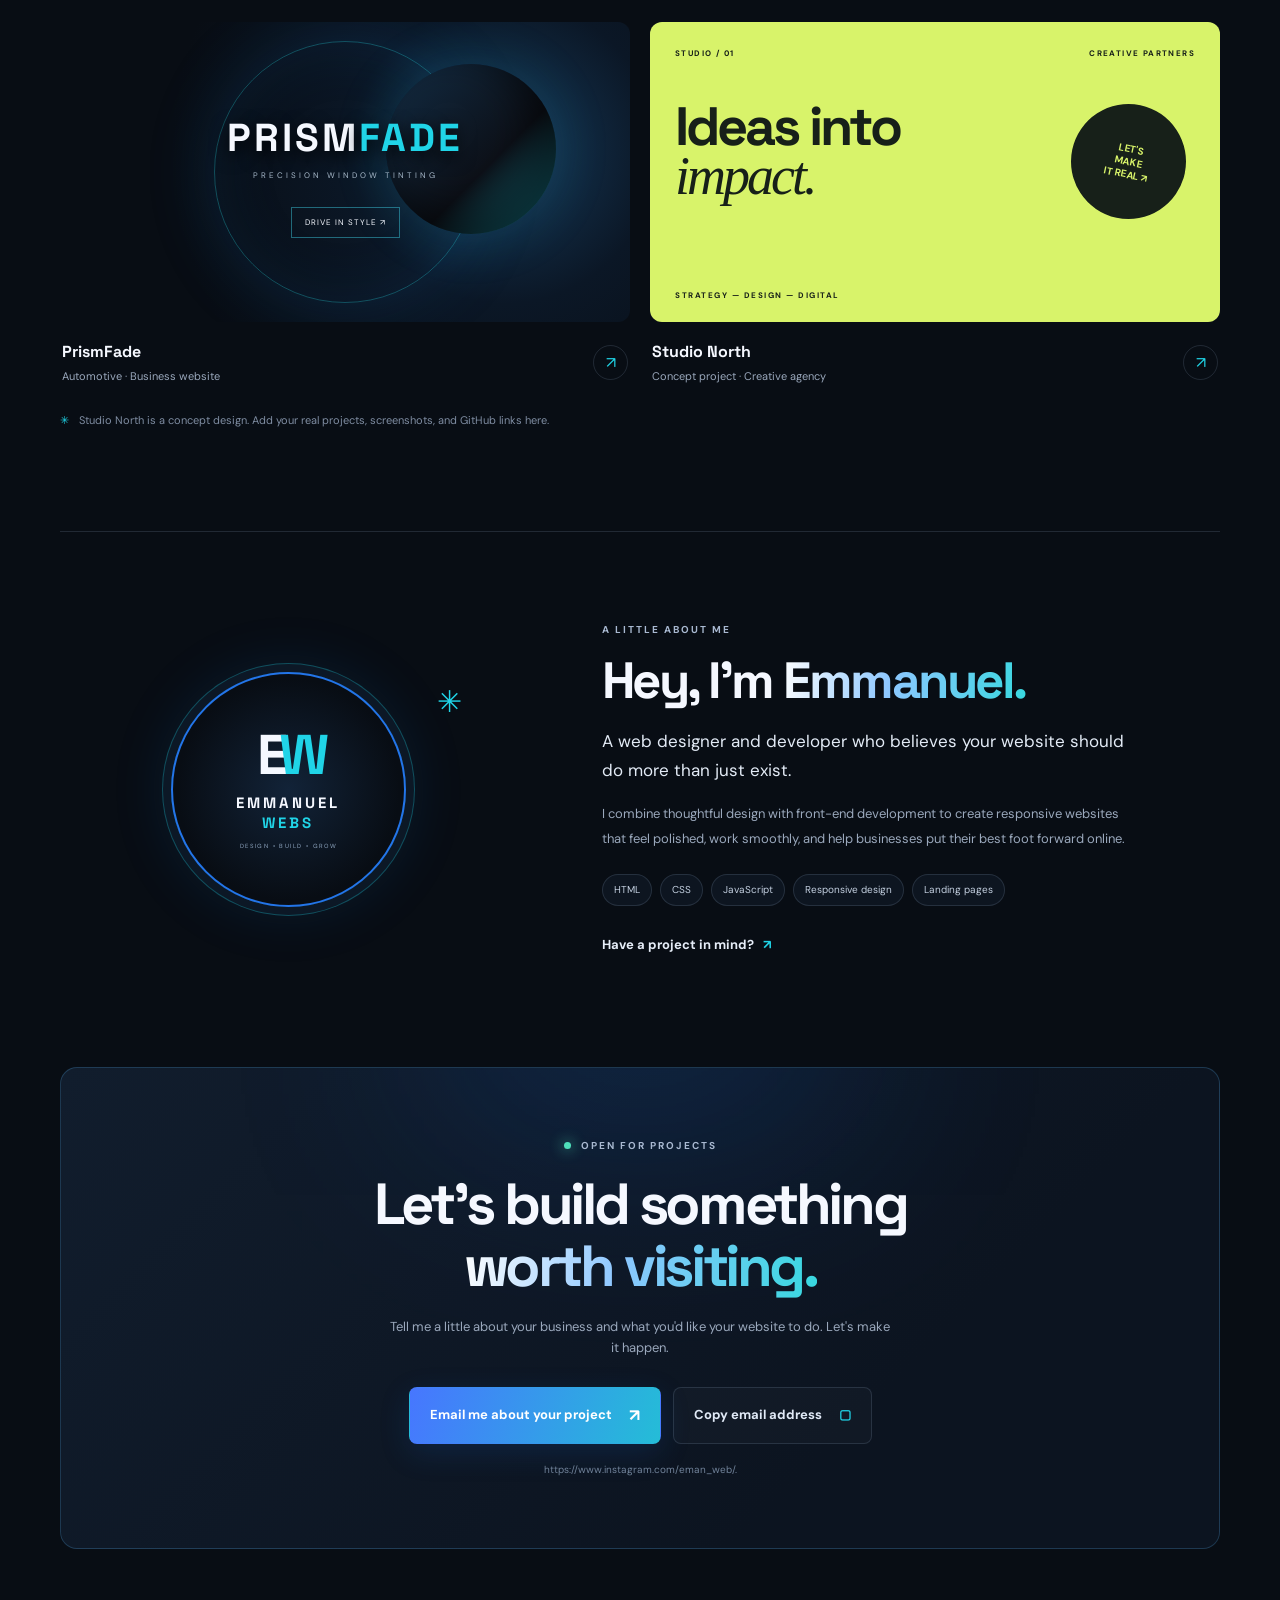
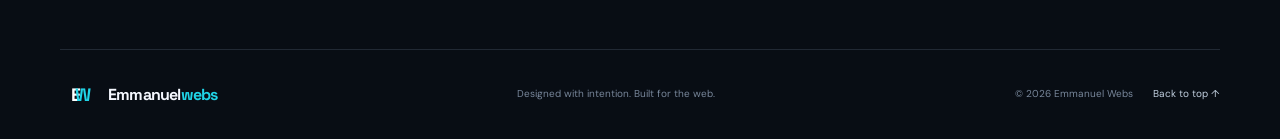
==== commit 20336894: "Update index.html" ====
--- a/index.html
+++ b/index.html
@@ -24,7 +24,10 @@
       <span></span>
     </button>
     <nav class="nav-links" id="navigation">
-      <a href="#services">Services</a><a href="#work">Work</a><a href="#about">About</a>
+      <a href="#services">Services</a>
+      <a href="#work">Work</a>
+      <a href="#about">About</a>
+      <a href="payment.html">Client Payments</a>
       <a class="nav-cta" href="#contact">Let's talk <span>↗</span></a>
     </nav>
   </header>
